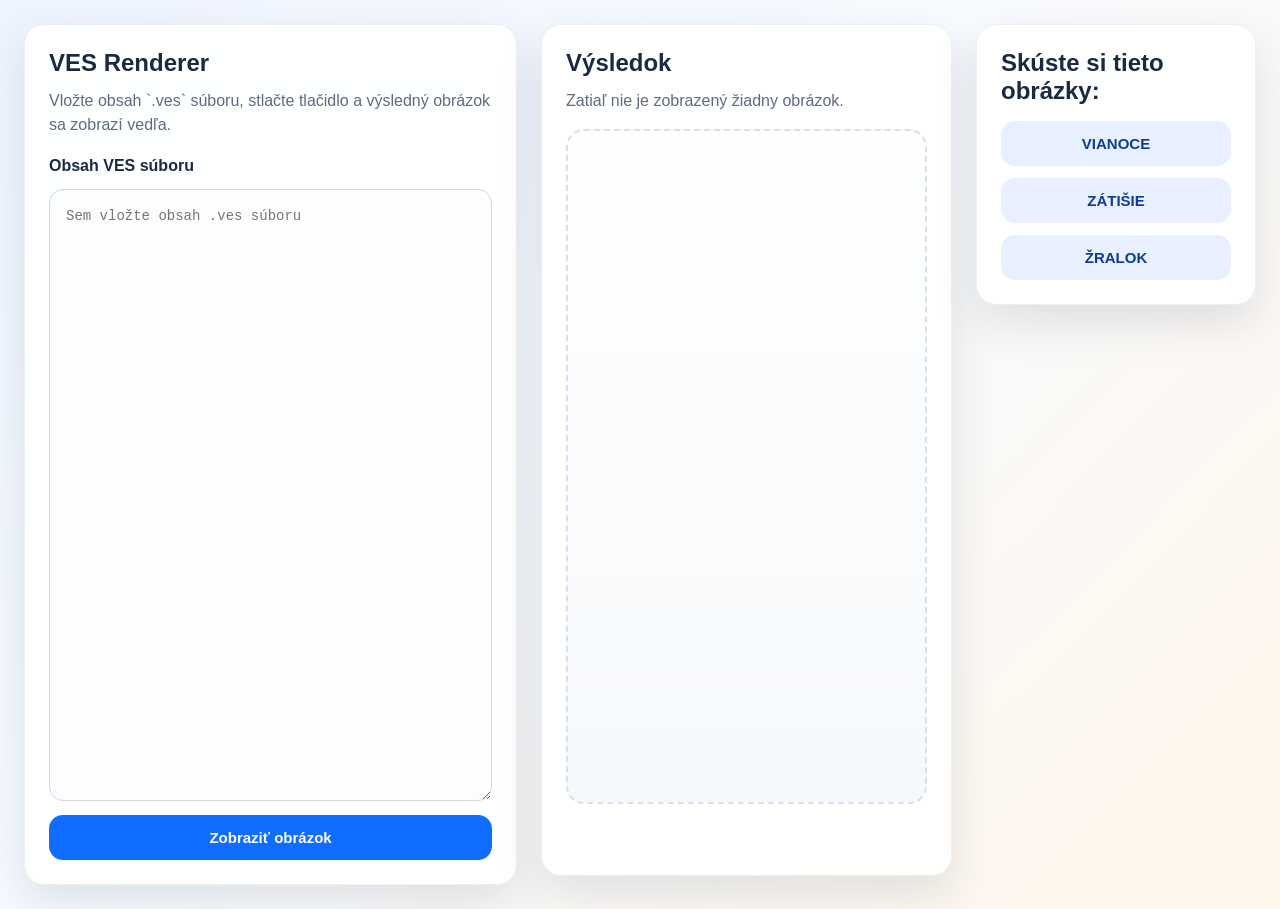
==== aplikacia/public/index.html @ a581efc0 "Pridane vzorky a GUI pre VES renderer" ====
<!DOCTYPE html>
<html lang="sk">
<head>
  <meta charset="UTF-8">
  <meta name="viewport" content="width=device-width, initial-scale=1.0">
  <title>VES Renderer</title>
  <link rel="stylesheet" href="style.css">
</head>
<body>
  <main class="layout">
    <section class="editor-panel">
      <div class="panel-card">
        <h1>VES Renderer</h1>
        <p class="intro">Vložte obsah `.ves` súboru, stlačte tlačidlo a výsledný obrázok sa zobrazí vedľa.</p>

        <form id="renderForm" method="POST" action="/render">
          <label for="vesInput">Obsah VES súboru</label>
          <textarea name="ves" id="vesInput" placeholder="Sem vložte obsah .ves súboru"></textarea>
          <button type="submit">Zobraziť obrázok</button>
        </form>
      </div>
    </section>

    <section class="preview-panel">
      <div class="panel-card preview-card">
        <div class="preview-header">
          <h2>Výsledok</h2>
          <p id="statusMessage">Zatiaľ nie je zobrazený žiadny obrázok.</p>
        </div>
        <div class="image-frame">
          <img id="output" alt="Vyrenderovaný VES obrázok">
        </div>
      </div>
    </section>

    <aside class="samples-panel">
      <div class="panel-card">
        <h2>Skúste si tieto obrázky:</h2>
        <button type="button" class="sample" data-sample="vianoce">VIANOCE</button>
        <button type="button" class="sample" data-sample="zatisie">ZÁTIŠIE</button>
        <button type="button" class="sample" data-sample="zralok">ŽRALOK</button>
      </div>
    </aside>
  </main>

  <script src="script.js"></script>
</body>
</html>
---- aplikacia/public/style.css ----
* {
  box-sizing: border-box;
  margin: 0;
  padding: 0;
}

body {
  min-height: 100vh;
  font-family: "Segoe UI", Tahoma, Geneva, Verdana, sans-serif;
  background: linear-gradient(135deg, #eef4ff 0%, #f8fbff 45%, #fff6ea 100%);
  color: #1b2a41;
}

.layout {
  display: grid;
  grid-template-columns: minmax(320px, 1.2fr) minmax(320px, 1fr) 280px;
  gap: 24px;
  padding: 24px;
  align-items: start;
}

.panel-card {
  background: rgba(255, 255, 255, 0.92);
  border: 1px solid rgba(27, 42, 65, 0.08);
  border-radius: 20px;
  box-shadow: 0 18px 45px rgba(27, 42, 65, 0.12);
  padding: 24px;
}

.editor-panel h1,
.preview-panel h2,
.samples-panel h2 {
  margin-bottom: 12px;
}

.intro,
#statusMessage {
  color: #5c6b80;
  line-height: 1.5;
}

form {
  display: flex;
  flex-direction: column;
  gap: 14px;
  margin-top: 20px;
}

label {
  font-weight: 600;
}

textarea {
  width: 100%;
  min-height: 68vh;
  resize: vertical;
  border: 1px solid #cfd8e3;
  border-radius: 14px;
  padding: 16px;
  font-family: Consolas, "Courier New", monospace;
  font-size: 14px;
  line-height: 1.5;
  background: #fbfdff;
}

button {
  border: none;
  border-radius: 14px;
  padding: 14px 18px;
  font-size: 15px;
  font-weight: 700;
  cursor: pointer;
  transition: transform 0.18s ease, box-shadow 0.18s ease, background-color 0.18s ease;
}

form button {
  background: #0f6dff;
  color: #ffffff;
}

form button:hover,
.sample:hover {
  transform: translateY(-1px);
  box-shadow: 0 10px 22px rgba(15, 109, 255, 0.18);
}

.preview-card {
  min-height: calc(100vh - 48px);
}

.preview-header {
  margin-bottom: 16px;
}

.image-frame {
  min-height: 75vh;
  display: flex;
  align-items: center;
  justify-content: center;
  border: 2px dashed #d7e0eb;
  border-radius: 18px;
  background: linear-gradient(180deg, #ffffff 0%, #f6f9fc 100%);
  overflow: hidden;
  padding: 12px;
}

img {
  display: none;
  max-width: 100%;
  max-height: 100%;
  object-fit: contain;
  border-radius: 10px;
}

.samples-panel .panel-card {
  position: sticky;
  top: 24px;
}

.samples-panel h2 {
  margin-bottom: 16px;
}

.sample {
  width: 100%;
  margin-bottom: 12px;
  background: #e8f0ff;
  color: #0c3d91;
}

.sample:last-child {
  margin-bottom: 0;
}

@media (max-width: 1100px) {
  .layout {
    grid-template-columns: 1fr;
  }

  .preview-card {
    min-height: auto;
  }

  .samples-panel .panel-card {
    position: static;
  }

  textarea,
  .image-frame {
    min-height: 420px;
  }
}
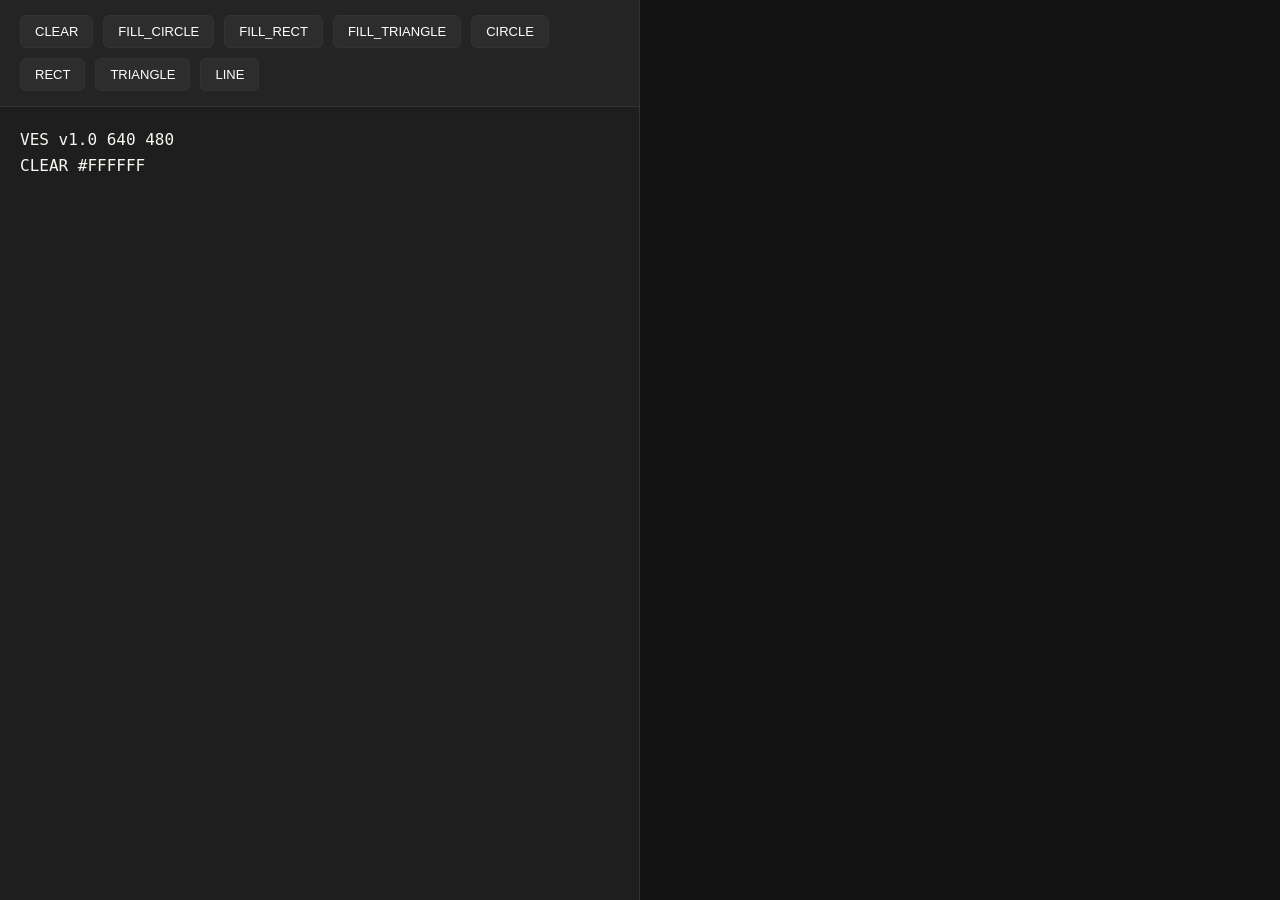
==== commit b9e6e07d: "oprava HTML a JS pre legendu" ====
--- a/aplikacia/public/index.html
+++ b/aplikacia/public/index.html
@@ -1,48 +1,36 @@
 <!DOCTYPE html>
-<html lang="sk">
+<html>
+
 <head>
-  <meta charset="UTF-8">
-  <meta name="viewport" content="width=device-width, initial-scale=1.0">
-  <title>VES Renderer</title>
-  <link rel="stylesheet" href="style.css">
+	<title>Vector Script GUI</title>
+	<link rel="stylesheet" type="text/css" href="style.css">
 </head>
+
 <body>
-  <main class="layout">
-    <section class="editor-panel">
-      <div class="panel-card">
-        <h1>VES Renderer</h1>
-        <p class="intro">Vložte obsah `.ves` súboru, stlačte tlačidlo a výsledný obrázok sa zobrazí vedľa.</p>
+	<section>
+		<form method="POST" action="/render">
+			<button>Zobraziť</button>
+			<div class="toolbar">
+				<button type="button" onclick="pridajText('CLEAR #FFFFFF\n')">CLEAR</button>
+				<button type="button" onclick="pridajText('FILL_CIRCLE 150 150 50 #00FF00\n')">FILL_CIRCLE</button>
+				<button type="button" onclick="pridajText('FILL_RECT 50 50 200 100 #FF0000\n')">FILL_RECT</button>
+				<button type="button"
+					onclick="pridajText('FILL_TRIANGLE 100 100 200 100 150 200 #0000FF\n')">FILL_TRIANGLE</button>
+				<button type="button" onclick="pridajText('CIRCLE 300 150 50 3 #00FF00\n')">CIRCLE</button>
+				<button type="button" onclick="pridajText('RECT 300 50 200 100 5 #FF0000\n')">RECT</button>
+				<button type="button"
+					onclick="pridajText('TRIANGLE 300 250 400 250 350 350 3 #0000FF\n')">TRIANGLE</button>
+				<button type="button" onclick="pridajText('LINE 50 300 250 300 4 #000000\n')">LINE</button>
+			</div>
+			<textarea name="ves" id="mojEditor" placeholder="Tu sa objaví kód...">VES v1.0 640 480
+CLEAR #FFFFFF
+</textarea>
+		</form>
+	</section>
+	<section>
+		<img id="output" />
+	</section>
+	<script type="text/javascript" src="script.js"></script>
+</body>
 
-        <form id="renderForm" method="POST" action="/render">
-          <label for="vesInput">Obsah VES súboru</label>
-          <textarea name="ves" id="vesInput" placeholder="Sem vložte obsah .ves súboru"></textarea>
-          <button type="submit">Zobraziť obrázok</button>
-        </form>
-      </div>
-    </section>
-
-    <section class="preview-panel">
-      <div class="panel-card preview-card">
-        <div class="preview-header">
-          <h2>Výsledok</h2>
-          <p id="statusMessage">Zatiaľ nie je zobrazený žiadny obrázok.</p>
-        </div>
-        <div class="image-frame">
-          <img id="output" alt="Vyrenderovaný VES obrázok">
-        </div>
-      </div>
-    </section>
-
-    <aside class="samples-panel">
-      <div class="panel-card">
-        <h2>Skúste si tieto obrázky:</h2>
-        <button type="button" class="sample" data-sample="vianoce">VIANOCE</button>
-        <button type="button" class="sample" data-sample="zatisie">ZÁTIŠIE</button>
-        <button type="button" class="sample" data-sample="zralok">ŽRALOK</button>
-      </div>
-    </aside>
-  </main>
-
-  <script src="script.js"></script>
-</body>
-</html>
+</html>
--- a/aplikacia/public/style.css
+++ b/aplikacia/public/style.css
@@ -1,152 +1,130 @@
+:root {
+	--bg-primary: #121212;
+	--bg-secondary: #1e1e1e;
+	--bg-tertiary: #2d2d2d;
+	--text-primary: #ffffff;
+	--accent: #6366f1;
+	--accent-hover: #4f46e5;
+	--border: #333333;
+}
+
 * {
-  box-sizing: border-box;
-  margin: 0;
-  padding: 0;
+	box-sizing: border-box;
+	margin: 0;
+	padding: 0;
 }
 
 body {
-  min-height: 100vh;
-  font-family: "Segoe UI", Tahoma, Geneva, Verdana, sans-serif;
-  background: linear-gradient(135deg, #eef4ff 0%, #f8fbff 45%, #fff6ea 100%);
-  color: #1b2a41;
+	font-family: 'Segoe UI', Tahoma, Geneva, Verdana, sans-serif;
+	background-color: var(--bg-primary);
+	color: var(--text-primary);
+	display: flex;
+	flex-direction: row;
+	height: 100vh;
+	overflow: hidden;
 }
 
-.layout {
-  display: grid;
-  grid-template-columns: minmax(320px, 1.2fr) minmax(320px, 1fr) 280px;
-  gap: 24px;
-  padding: 24px;
-  align-items: start;
+/* Prvá sekcia = Editor */
+body>section:first-child {
+	flex: 1;
+	max-width: 50%;
+	display: flex;
+	flex-direction: column;
+	border-right: 1px solid var(--border);
+	background-color: var(--bg-secondary);
 }
 
-.panel-card {
-  background: rgba(255, 255, 255, 0.92);
-  border: 1px solid rgba(27, 42, 65, 0.08);
-  border-radius: 20px;
-  box-shadow: 0 18px 45px rgba(27, 42, 65, 0.12);
-  padding: 24px;
-}
-
-.editor-panel h1,
-.preview-panel h2,
-.samples-panel h2 {
-  margin-bottom: 12px;
-}
-
-.intro,
-#statusMessage {
-  color: #5c6b80;
-  line-height: 1.5;
+/* Druhá sekcia = Výstup */
+body>section:last-child {
+	flex: 1;
+	background: radial-gradient(circle at center, #1a1a24 0%, #121212 100%);
+	display: flex;
+	align-items: center;
+	justify-content: center;
+	padding: 30px;
 }
 
 form {
-  display: flex;
-  flex-direction: column;
-  gap: 14px;
-  margin-top: 20px;
+	display: flex;
+	flex-direction: column;
+	height: 100%;
 }
 
-label {
-  font-weight: 600;
+/* Skrytie starých tlačidiel pre zobrazenie (ako si chcel, nechcem aby tam boli) */
+form>button:first-of-type,
+.bottom-bar {
+	display: none !important;
 }
 
-textarea {
-  width: 100%;
-  min-height: 68vh;
-  resize: vertical;
-  border: 1px solid #cfd8e3;
-  border-radius: 14px;
-  padding: 16px;
-  font-family: Consolas, "Courier New", monospace;
-  font-size: 14px;
-  line-height: 1.5;
-  background: #fbfdff;
+/* Toolbar */
+.toolbar {
+	padding: 15px 20px;
+	display: flex;
+	gap: 10px;
+	flex-wrap: wrap;
+	background: rgba(45, 45, 45, 0.4);
+	border-bottom: 1px solid var(--border);
 }
 
-button {
-  border: none;
-  border-radius: 14px;
-  padding: 14px 18px;
-  font-size: 15px;
-  font-weight: 700;
-  cursor: pointer;
-  transition: transform 0.18s ease, box-shadow 0.18s ease, background-color 0.18s ease;
+.toolbar button {
+	background-color: var(--bg-tertiary);
+	color: var(--text-primary);
+	border: 1px solid var(--border);
+	padding: 8px 14px;
+	border-radius: 6px;
+	font-size: 13px;
+	font-weight: 500;
+	cursor: pointer;
+	transition: all 0.2s ease;
 }
 
-form button {
-  background: #0f6dff;
-  color: #ffffff;
+.toolbar button:hover {
+	background-color: var(--accent);
+	border-color: var(--accent-hover);
+	transform: translateY(-2px);
+	box-shadow: 0 4px 12px rgba(99, 102, 241, 0.3);
 }
 
-form button:hover,
-.sample:hover {
-  transform: translateY(-1px);
-  box-shadow: 0 10px 22px rgba(15, 109, 255, 0.18);
+/* Textarea editor */
+textarea#mojEditor {
+	flex: 1;
+	background-color: transparent;
+	color: #f8f8f2;
+	border: none;
+	padding: 20px;
+	font-family: 'Consolas', 'Monaco', monospace;
+	font-size: 16px;
+	line-height: 1.6;
+	resize: none;
+	outline: none;
 }
 
-.preview-card {
-  min-height: calc(100vh - 48px);
+/* Obrázok */
+img#output {
+	max-width: 100%;
+	max-height: 100%;
+	object-fit: contain;
+	border-radius: 12px;
+	box-shadow: 0 10px 40px rgba(0, 0, 0, 0.6);
+	background-color: white;
+	/* Keďže farby útvarov rátajú s bielym pozadím */
 }
 
-.preview-header {
-  margin-bottom: 16px;
+/* Vlastný posuvník */
+::-webkit-scrollbar {
+	width: 10px;
+	height: 10px;
 }
 
-.image-frame {
-  min-height: 75vh;
-  display: flex;
-  align-items: center;
-  justify-content: center;
-  border: 2px dashed #d7e0eb;
-  border-radius: 18px;
-  background: linear-gradient(180deg, #ffffff 0%, #f6f9fc 100%);
-  overflow: hidden;
-  padding: 12px;
+::-webkit-scrollbar-track {
+	background: var(--bg-primary);
 }
 
-img {
-  display: none;
-  max-width: 100%;
-  max-height: 100%;
-  object-fit: contain;
-  border-radius: 10px;
+::-webkit-scrollbar-thumb {
+	background: #444;
+	border-radius: 5px;
 }
 
-.samples-panel .panel-card {
-  position: sticky;
-  top: 24px;
-}
-
-.samples-panel h2 {
-  margin-bottom: 16px;
-}
-
-.sample {
-  width: 100%;
-  margin-bottom: 12px;
-  background: #e8f0ff;
-  color: #0c3d91;
-}
-
-.sample:last-child {
-  margin-bottom: 0;
-}
-
-@media (max-width: 1100px) {
-  .layout {
-    grid-template-columns: 1fr;
-  }
-
-  .preview-card {
-    min-height: auto;
-  }
-
-  .samples-panel .panel-card {
-    position: static;
-  }
-
-  textarea,
-  .image-frame {
-    min-height: 420px;
-  }
-}
+::-webkit-scrollbar-thumb:hover {
+	background: #555;
+}
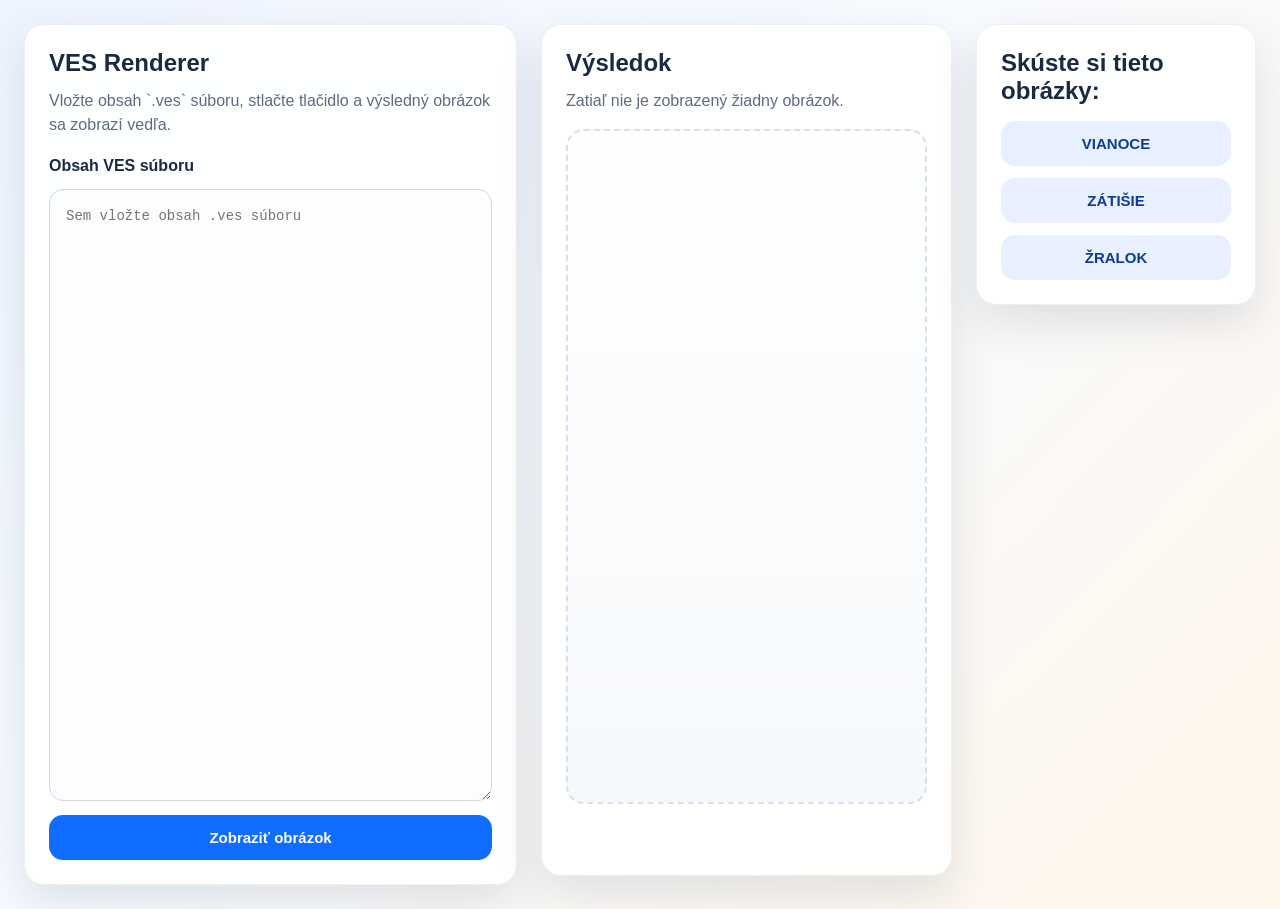
==== commit d9a7abec: "Merge pull request #2 from lenlu601/rebeka_vzorky Rebeka vzorky" ====
--- a/aplikacia/public/index.html
+++ b/aplikacia/public/index.html
@@ -1,36 +1,48 @@
 <!DOCTYPE html>
-<html>
+<html lang="sk">
+<head>
+  <meta charset="UTF-8">
+  <meta name="viewport" content="width=device-width, initial-scale=1.0">
+  <title>VES Renderer</title>
+  <link rel="stylesheet" href="style.css">
+</head>
+<body>
+  <main class="layout">
+    <section class="editor-panel">
+      <div class="panel-card">
+        <h1>VES Renderer</h1>
+        <p class="intro">Vložte obsah `.ves` súboru, stlačte tlačidlo a výsledný obrázok sa zobrazí vedľa.</p>
 
-<head>
-	<title>Vector Script GUI</title>
-	<link rel="stylesheet" type="text/css" href="style.css">
-</head>
+        <form id="renderForm" method="POST" action="/render">
+          <label for="vesInput">Obsah VES súboru</label>
+          <textarea name="ves" id="vesInput" placeholder="Sem vložte obsah .ves súboru"></textarea>
+          <button type="submit">Zobraziť obrázok</button>
+        </form>
+      </div>
+    </section>
 
-<body>
-	<section>
-		<form method="POST" action="/render">
-			<button>Zobraziť</button>
-			<div class="toolbar">
-				<button type="button" onclick="pridajText('CLEAR #FFFFFF\n')">CLEAR</button>
-				<button type="button" onclick="pridajText('FILL_CIRCLE 150 150 50 #00FF00\n')">FILL_CIRCLE</button>
-				<button type="button" onclick="pridajText('FILL_RECT 50 50 200 100 #FF0000\n')">FILL_RECT</button>
-				<button type="button"
-					onclick="pridajText('FILL_TRIANGLE 100 100 200 100 150 200 #0000FF\n')">FILL_TRIANGLE</button>
-				<button type="button" onclick="pridajText('CIRCLE 300 150 50 3 #00FF00\n')">CIRCLE</button>
-				<button type="button" onclick="pridajText('RECT 300 50 200 100 5 #FF0000\n')">RECT</button>
-				<button type="button"
-					onclick="pridajText('TRIANGLE 300 250 400 250 350 350 3 #0000FF\n')">TRIANGLE</button>
-				<button type="button" onclick="pridajText('LINE 50 300 250 300 4 #000000\n')">LINE</button>
-			</div>
-			<textarea name="ves" id="mojEditor" placeholder="Tu sa objaví kód...">VES v1.0 640 480
-CLEAR #FFFFFF
-</textarea>
-		</form>
-	</section>
-	<section>
-		<img id="output" />
-	</section>
-	<script type="text/javascript" src="script.js"></script>
+    <section class="preview-panel">
+      <div class="panel-card preview-card">
+        <div class="preview-header">
+          <h2>Výsledok</h2>
+          <p id="statusMessage">Zatiaľ nie je zobrazený žiadny obrázok.</p>
+        </div>
+        <div class="image-frame">
+          <img id="output" alt="Vyrenderovaný VES obrázok">
+        </div>
+      </div>
+    </section>
+
+    <aside class="samples-panel">
+      <div class="panel-card">
+        <h2>Skúste si tieto obrázky:</h2>
+        <button type="button" class="sample" data-sample="vianoce">VIANOCE</button>
+        <button type="button" class="sample" data-sample="zatisie">ZÁTIŠIE</button>
+        <button type="button" class="sample" data-sample="zralok">ŽRALOK</button>
+      </div>
+    </aside>
+  </main>
+
+  <script src="script.js"></script>
 </body>
-
-</html>+</html>
--- a/aplikacia/public/style.css
+++ b/aplikacia/public/style.css
@@ -1,130 +1,152 @@
-:root {
-	--bg-primary: #121212;
-	--bg-secondary: #1e1e1e;
-	--bg-tertiary: #2d2d2d;
-	--text-primary: #ffffff;
-	--accent: #6366f1;
-	--accent-hover: #4f46e5;
-	--border: #333333;
-}
-
 * {
-	box-sizing: border-box;
-	margin: 0;
-	padding: 0;
+  box-sizing: border-box;
+  margin: 0;
+  padding: 0;
 }
 
 body {
-	font-family: 'Segoe UI', Tahoma, Geneva, Verdana, sans-serif;
-	background-color: var(--bg-primary);
-	color: var(--text-primary);
-	display: flex;
-	flex-direction: row;
-	height: 100vh;
-	overflow: hidden;
+  min-height: 100vh;
+  font-family: "Segoe UI", Tahoma, Geneva, Verdana, sans-serif;
+  background: linear-gradient(135deg, #eef4ff 0%, #f8fbff 45%, #fff6ea 100%);
+  color: #1b2a41;
 }
 
-/* Prvá sekcia = Editor */
-body>section:first-child {
-	flex: 1;
-	max-width: 50%;
-	display: flex;
-	flex-direction: column;
-	border-right: 1px solid var(--border);
-	background-color: var(--bg-secondary);
+.layout {
+  display: grid;
+  grid-template-columns: minmax(320px, 1.2fr) minmax(320px, 1fr) 280px;
+  gap: 24px;
+  padding: 24px;
+  align-items: start;
 }
 
-/* Druhá sekcia = Výstup */
-body>section:last-child {
-	flex: 1;
-	background: radial-gradient(circle at center, #1a1a24 0%, #121212 100%);
-	display: flex;
-	align-items: center;
-	justify-content: center;
-	padding: 30px;
+.panel-card {
+  background: rgba(255, 255, 255, 0.92);
+  border: 1px solid rgba(27, 42, 65, 0.08);
+  border-radius: 20px;
+  box-shadow: 0 18px 45px rgba(27, 42, 65, 0.12);
+  padding: 24px;
+}
+
+.editor-panel h1,
+.preview-panel h2,
+.samples-panel h2 {
+  margin-bottom: 12px;
+}
+
+.intro,
+#statusMessage {
+  color: #5c6b80;
+  line-height: 1.5;
 }
 
 form {
-	display: flex;
-	flex-direction: column;
-	height: 100%;
+  display: flex;
+  flex-direction: column;
+  gap: 14px;
+  margin-top: 20px;
 }
 
-/* Skrytie starých tlačidiel pre zobrazenie (ako si chcel, nechcem aby tam boli) */
-form>button:first-of-type,
-.bottom-bar {
-	display: none !important;
+label {
+  font-weight: 600;
 }
 
-/* Toolbar */
-.toolbar {
-	padding: 15px 20px;
-	display: flex;
-	gap: 10px;
-	flex-wrap: wrap;
-	background: rgba(45, 45, 45, 0.4);
-	border-bottom: 1px solid var(--border);
+textarea {
+  width: 100%;
+  min-height: 68vh;
+  resize: vertical;
+  border: 1px solid #cfd8e3;
+  border-radius: 14px;
+  padding: 16px;
+  font-family: Consolas, "Courier New", monospace;
+  font-size: 14px;
+  line-height: 1.5;
+  background: #fbfdff;
 }
 
-.toolbar button {
-	background-color: var(--bg-tertiary);
-	color: var(--text-primary);
-	border: 1px solid var(--border);
-	padding: 8px 14px;
-	border-radius: 6px;
-	font-size: 13px;
-	font-weight: 500;
-	cursor: pointer;
-	transition: all 0.2s ease;
+button {
+  border: none;
+  border-radius: 14px;
+  padding: 14px 18px;
+  font-size: 15px;
+  font-weight: 700;
+  cursor: pointer;
+  transition: transform 0.18s ease, box-shadow 0.18s ease, background-color 0.18s ease;
 }
 
-.toolbar button:hover {
-	background-color: var(--accent);
-	border-color: var(--accent-hover);
-	transform: translateY(-2px);
-	box-shadow: 0 4px 12px rgba(99, 102, 241, 0.3);
+form button {
+  background: #0f6dff;
+  color: #ffffff;
 }
 
-/* Textarea editor */
-textarea#mojEditor {
-	flex: 1;
-	background-color: transparent;
-	color: #f8f8f2;
-	border: none;
-	padding: 20px;
-	font-family: 'Consolas', 'Monaco', monospace;
-	font-size: 16px;
-	line-height: 1.6;
-	resize: none;
-	outline: none;
+form button:hover,
+.sample:hover {
+  transform: translateY(-1px);
+  box-shadow: 0 10px 22px rgba(15, 109, 255, 0.18);
 }
 
-/* Obrázok */
-img#output {
-	max-width: 100%;
-	max-height: 100%;
-	object-fit: contain;
-	border-radius: 12px;
-	box-shadow: 0 10px 40px rgba(0, 0, 0, 0.6);
-	background-color: white;
-	/* Keďže farby útvarov rátajú s bielym pozadím */
+.preview-card {
+  min-height: calc(100vh - 48px);
 }
 
-/* Vlastný posuvník */
-::-webkit-scrollbar {
-	width: 10px;
-	height: 10px;
+.preview-header {
+  margin-bottom: 16px;
 }
 
-::-webkit-scrollbar-track {
-	background: var(--bg-primary);
+.image-frame {
+  min-height: 75vh;
+  display: flex;
+  align-items: center;
+  justify-content: center;
+  border: 2px dashed #d7e0eb;
+  border-radius: 18px;
+  background: linear-gradient(180deg, #ffffff 0%, #f6f9fc 100%);
+  overflow: hidden;
+  padding: 12px;
 }
 
-::-webkit-scrollbar-thumb {
-	background: #444;
-	border-radius: 5px;
+img {
+  display: none;
+  max-width: 100%;
+  max-height: 100%;
+  object-fit: contain;
+  border-radius: 10px;
 }
 
-::-webkit-scrollbar-thumb:hover {
-	background: #555;
-}+.samples-panel .panel-card {
+  position: sticky;
+  top: 24px;
+}
+
+.samples-panel h2 {
+  margin-bottom: 16px;
+}
+
+.sample {
+  width: 100%;
+  margin-bottom: 12px;
+  background: #e8f0ff;
+  color: #0c3d91;
+}
+
+.sample:last-child {
+  margin-bottom: 0;
+}
+
+@media (max-width: 1100px) {
+  .layout {
+    grid-template-columns: 1fr;
+  }
+
+  .preview-card {
+    min-height: auto;
+  }
+
+  .samples-panel .panel-card {
+    position: static;
+  }
+
+  textarea,
+  .image-frame {
+    min-height: 420px;
+  }
+}
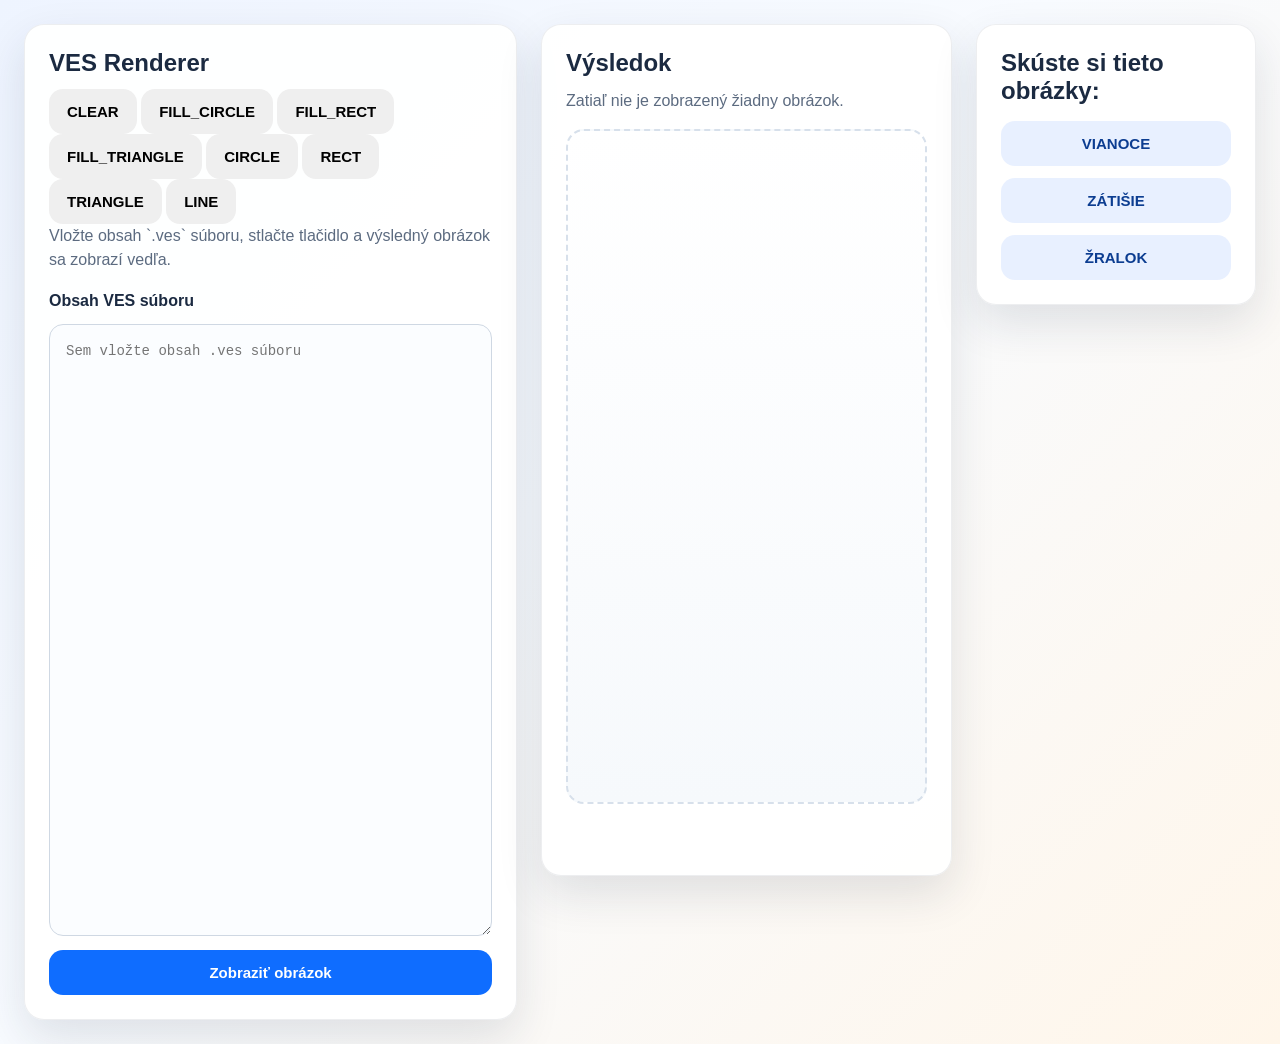
==== commit 25067112: "Merge branch 'pridanie-legendy' into skúška" ====
--- a/aplikacia/public/index.html
+++ b/aplikacia/public/index.html
@@ -6,11 +6,24 @@
   <title>VES Renderer</title>
   <link rel="stylesheet" href="style.css">
 </head>
+
 <body>
   <main class="layout">
     <section class="editor-panel">
       <div class="panel-card">
         <h1>VES Renderer</h1>
+        <div class="toolbar">
+				  <button type="button" onclick="pridajText('CLEAR #FFFFFF\n')">CLEAR</button>
+				  <button type="button" onclick="pridajText('FILL_CIRCLE 150 150 50 #00FF00\n')">FILL_CIRCLE</button>
+				  <button type="button" onclick="pridajText('FILL_RECT 50 50 200 100 #FF0000\n')">FILL_RECT</button>
+				  <button type="button"
+					onclick="pridajText('FILL_TRIANGLE 100 100 200 100 150 200 #0000FF\n')">FILL_TRIANGLE</button>
+				  <button type="button" onclick="pridajText('CIRCLE 300 150 50 3 #00FF00\n')">CIRCLE</button>
+				  <button type="button" onclick="pridajText('RECT 300 50 200 100 5 #FF0000\n')">RECT</button>
+				  <button type="button"
+					onclick="pridajText('TRIANGLE 300 250 400 250 350 350 3 #0000FF\n')">TRIANGLE</button>
+				  <button type="button" onclick="pridajText('LINE 50 300 250 300 4 #000000\n')">LINE</button>
+			</div>
         <p class="intro">Vložte obsah `.ves` súboru, stlačte tlačidlo a výsledný obrázok sa zobrazí vedľa.</p>
 
         <form id="renderForm" method="POST" action="/render">
--- a/aplikacia/public/style.css
+++ b/aplikacia/public/style.css
@@ -1,3 +1,13 @@
+:root {
+	--bg-primary: #121212;
+	--bg-secondary: #1e1e1e;
+	--bg-tertiary: #2d2d2d;
+	--text-primary: #ffffff;
+	--accent: #6366f1;
+	--accent-hover: #4f46e5;
+	--border: #333333;
+}
+
 * {
   box-sizing: border-box;
   margin: 0;
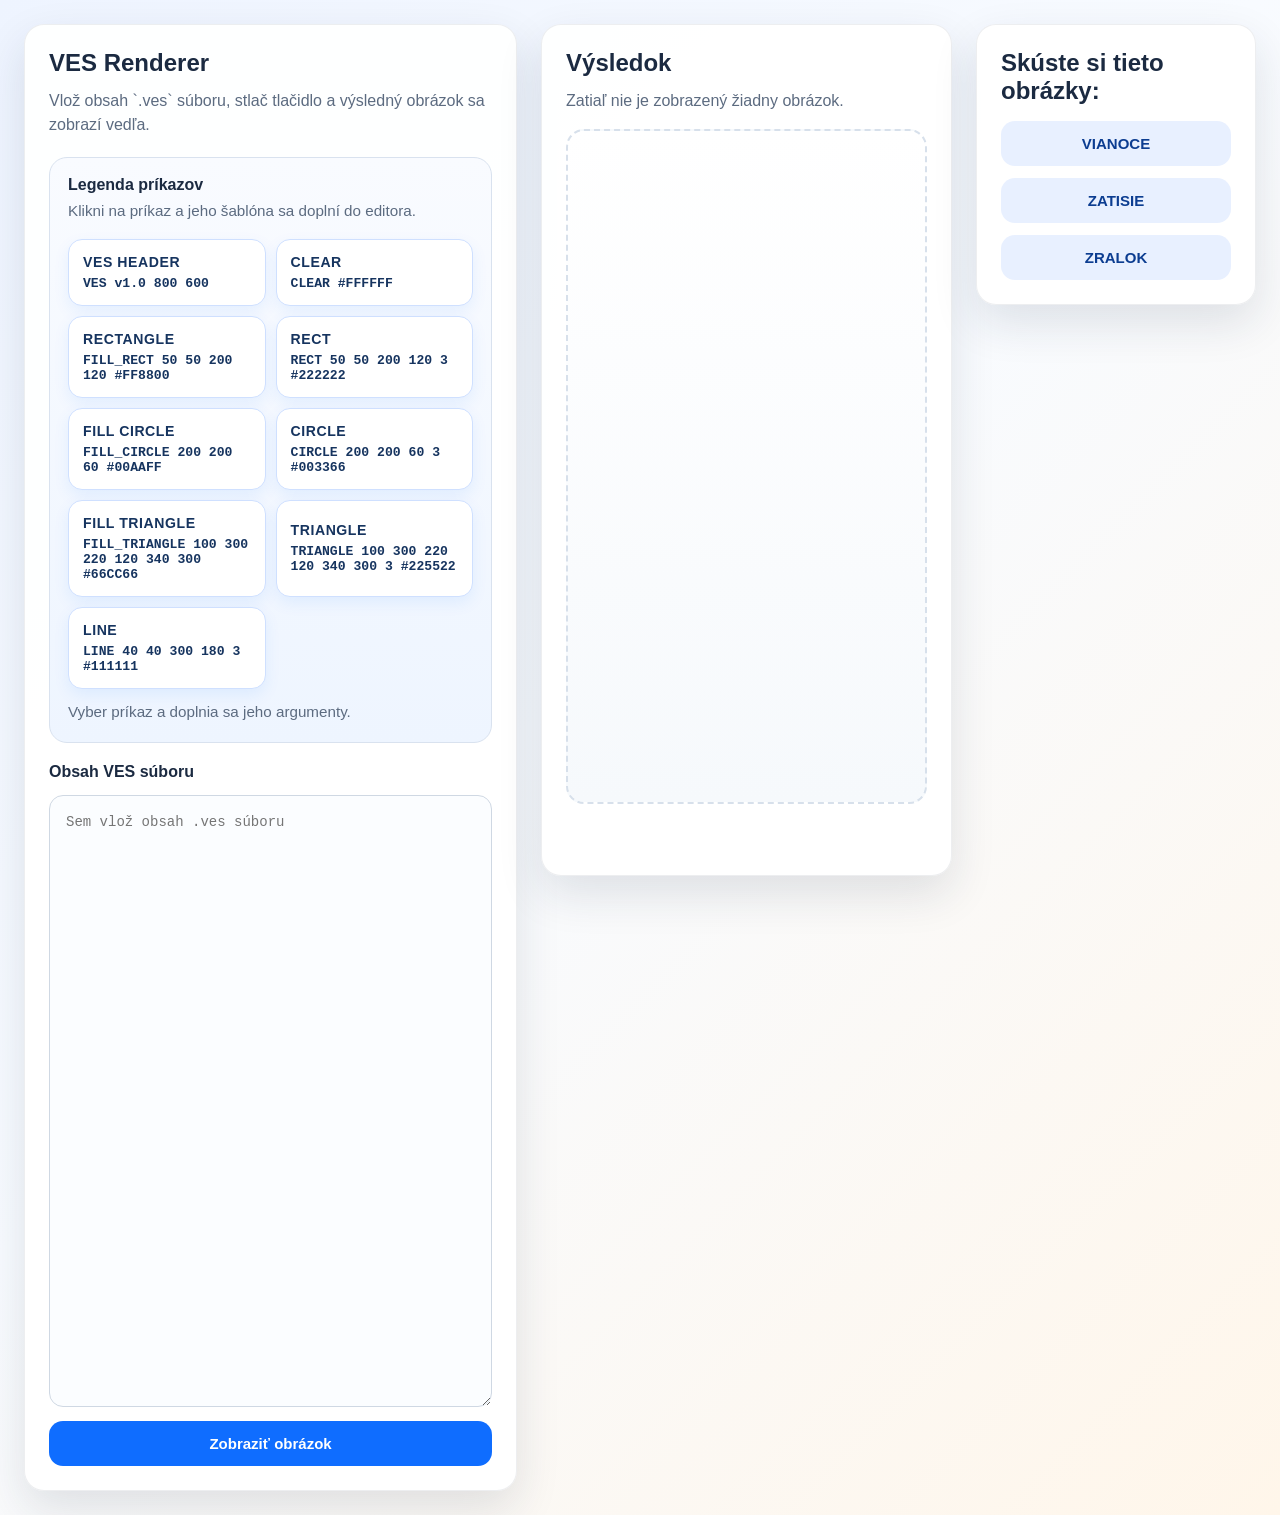
==== commit b6e15cca: "Pridaj legendu prikazov a oprav lokalne spustenie" ====
--- a/aplikacia/public/index.html
+++ b/aplikacia/public/index.html
@@ -6,29 +6,62 @@
   <title>VES Renderer</title>
   <link rel="stylesheet" href="style.css">
 </head>
-
 <body>
   <main class="layout">
     <section class="editor-panel">
       <div class="panel-card">
         <h1>VES Renderer</h1>
-        <div class="toolbar">
-				  <button type="button" onclick="pridajText('CLEAR #FFFFFF\n')">CLEAR</button>
-				  <button type="button" onclick="pridajText('FILL_CIRCLE 150 150 50 #00FF00\n')">FILL_CIRCLE</button>
-				  <button type="button" onclick="pridajText('FILL_RECT 50 50 200 100 #FF0000\n')">FILL_RECT</button>
-				  <button type="button"
-					onclick="pridajText('FILL_TRIANGLE 100 100 200 100 150 200 #0000FF\n')">FILL_TRIANGLE</button>
-				  <button type="button" onclick="pridajText('CIRCLE 300 150 50 3 #00FF00\n')">CIRCLE</button>
-				  <button type="button" onclick="pridajText('RECT 300 50 200 100 5 #FF0000\n')">RECT</button>
-				  <button type="button"
-					onclick="pridajText('TRIANGLE 300 250 400 250 350 350 3 #0000FF\n')">TRIANGLE</button>
-				  <button type="button" onclick="pridajText('LINE 50 300 250 300 4 #000000\n')">LINE</button>
-			</div>
-        <p class="intro">Vložte obsah `.ves` súboru, stlačte tlačidlo a výsledný obrázok sa zobrazí vedľa.</p>
+        <p class="intro">Vlož obsah `.ves` súboru, stlač tlačidlo a výsledný obrázok sa zobrazí vedľa.</p>
+
+        <section class="command-legend" aria-labelledby="legendTitle">
+          <div class="legend-header">
+            <h2 id="legendTitle">Legenda príkazov</h2>
+            <p>Klikni na príkaz a jeho šablóna sa doplní do editora.</p>
+          </div>
+          <div class="legend-grid">
+            <button type="button" class="command-chip" data-command="VES v1.0 800 600" data-description="Hlavička súboru s veľkosťou plátna.">
+              <strong>VES HEADER</strong>
+              <span>VES v1.0 800 600</span>
+            </button>
+            <button type="button" class="command-chip" data-command="CLEAR #FFFFFF" data-description="Vyplní celé plátno jednou farbou.">
+              <strong>CLEAR</strong>
+              <span>CLEAR #FFFFFF</span>
+            </button>
+            <button type="button" class="command-chip" data-command="FILL_RECT 50 50 200 120 #FF8800" data-description="Vyplnený obdĺžnik.">
+              <strong>RECTANGLE</strong>
+              <span>FILL_RECT 50 50 200 120 #FF8800</span>
+            </button>
+            <button type="button" class="command-chip" data-command="RECT 50 50 200 120 3 #222222" data-description="Obrys obdĺžnika.">
+              <strong>RECT</strong>
+              <span>RECT 50 50 200 120 3 #222222</span>
+            </button>
+            <button type="button" class="command-chip" data-command="FILL_CIRCLE 200 200 60 #00AAFF" data-description="Vyplnený kruh.">
+              <strong>FILL CIRCLE</strong>
+              <span>FILL_CIRCLE 200 200 60 #00AAFF</span>
+            </button>
+            <button type="button" class="command-chip" data-command="CIRCLE 200 200 60 3 #003366" data-description="Obrys kruhu.">
+              <strong>CIRCLE</strong>
+              <span>CIRCLE 200 200 60 3 #003366</span>
+            </button>
+            <button type="button" class="command-chip" data-command="FILL_TRIANGLE 100 300 220 120 340 300 #66CC66" data-description="Vyplnený trojuholník.">
+              <strong>FILL TRIANGLE</strong>
+              <span>FILL_TRIANGLE 100 300 220 120 340 300 #66CC66</span>
+            </button>
+            <button type="button" class="command-chip" data-command="TRIANGLE 100 300 220 120 340 300 3 #225522" data-description="Obrys trojuholníka.">
+              <strong>TRIANGLE</strong>
+              <span>TRIANGLE 100 300 220 120 340 300 3 #225522</span>
+            </button>
+            <button type="button" class="command-chip" data-command="LINE 40 40 300 180 3 #111111" data-description="Čiara medzi dvoma bodmi.">
+              <strong>LINE</strong>
+              <span>LINE 40 40 300 180 3 #111111</span>
+            </button>
+          </div>
+          <p id="commandHelp" class="legend-help">Vyber príkaz a doplnia sa jeho argumenty.</p>
+        </section>
 
         <form id="renderForm" method="POST" action="/render">
           <label for="vesInput">Obsah VES súboru</label>
-          <textarea name="ves" id="vesInput" placeholder="Sem vložte obsah .ves súboru"></textarea>
+          <textarea name="ves" id="vesInput" placeholder="Sem vlož obsah .ves súboru"></textarea>
           <button type="submit">Zobraziť obrázok</button>
         </form>
       </div>
@@ -50,8 +83,8 @@
       <div class="panel-card">
         <h2>Skúste si tieto obrázky:</h2>
         <button type="button" class="sample" data-sample="vianoce">VIANOCE</button>
-        <button type="button" class="sample" data-sample="zatisie">ZÁTIŠIE</button>
-        <button type="button" class="sample" data-sample="zralok">ŽRALOK</button>
+        <button type="button" class="sample" data-sample="zatisie">ZATISIE</button>
+        <button type="button" class="sample" data-sample="zralok">ZRALOK</button>
       </div>
     </aside>
   </main>
--- a/aplikacia/public/style.css
+++ b/aplikacia/public/style.css
@@ -1,13 +1,3 @@
-:root {
-	--bg-primary: #121212;
-	--bg-secondary: #1e1e1e;
-	--bg-tertiary: #2d2d2d;
-	--text-primary: #ffffff;
-	--accent: #6366f1;
-	--accent-hover: #4f46e5;
-	--border: #333333;
-}
-
 * {
   box-sizing: border-box;
   margin: 0;
@@ -47,6 +37,60 @@
 #statusMessage {
   color: #5c6b80;
   line-height: 1.5;
+}
+
+.command-legend {
+  margin-top: 20px;
+  padding: 18px;
+  border: 1px solid #d9e2ef;
+  border-radius: 18px;
+  background: linear-gradient(180deg, #f9fbff 0%, #eef5ff 100%);
+}
+
+.legend-header h2 {
+  margin-bottom: 6px;
+  font-size: 1rem;
+}
+
+.legend-header p,
+.legend-help {
+  color: #5c6b80;
+  line-height: 1.5;
+  font-size: 0.95rem;
+}
+
+.legend-grid {
+  display: grid;
+  grid-template-columns: repeat(2, minmax(0, 1fr));
+  gap: 10px;
+  margin: 16px 0 12px;
+}
+
+.command-chip {
+  text-align: left;
+  border: 1px solid #cfe0ff;
+  background: #ffffff;
+  color: #16345f;
+  padding: 14px;
+  border-radius: 14px;
+  box-shadow: 0 6px 16px rgba(15, 109, 255, 0.08);
+}
+
+.command-chip strong,
+.command-chip span {
+  display: block;
+}
+
+.command-chip strong {
+  margin-bottom: 6px;
+  font-size: 0.88rem;
+  letter-spacing: 0.04em;
+}
+
+.command-chip span {
+  font-family: Consolas, "Courier New", monospace;
+  font-size: 0.82rem;
+  word-break: break-word;
 }
 
 form {
@@ -89,7 +133,8 @@
 }
 
 form button:hover,
-.sample:hover {
+.sample:hover,
+.command-chip:hover {
   transform: translateY(-1px);
   box-shadow: 0 10px 22px rgba(15, 109, 255, 0.18);
 }
@@ -159,4 +204,8 @@
   .image-frame {
     min-height: 420px;
   }
-}
+
+  .legend-grid {
+    grid-template-columns: 1fr;
+  }
+}
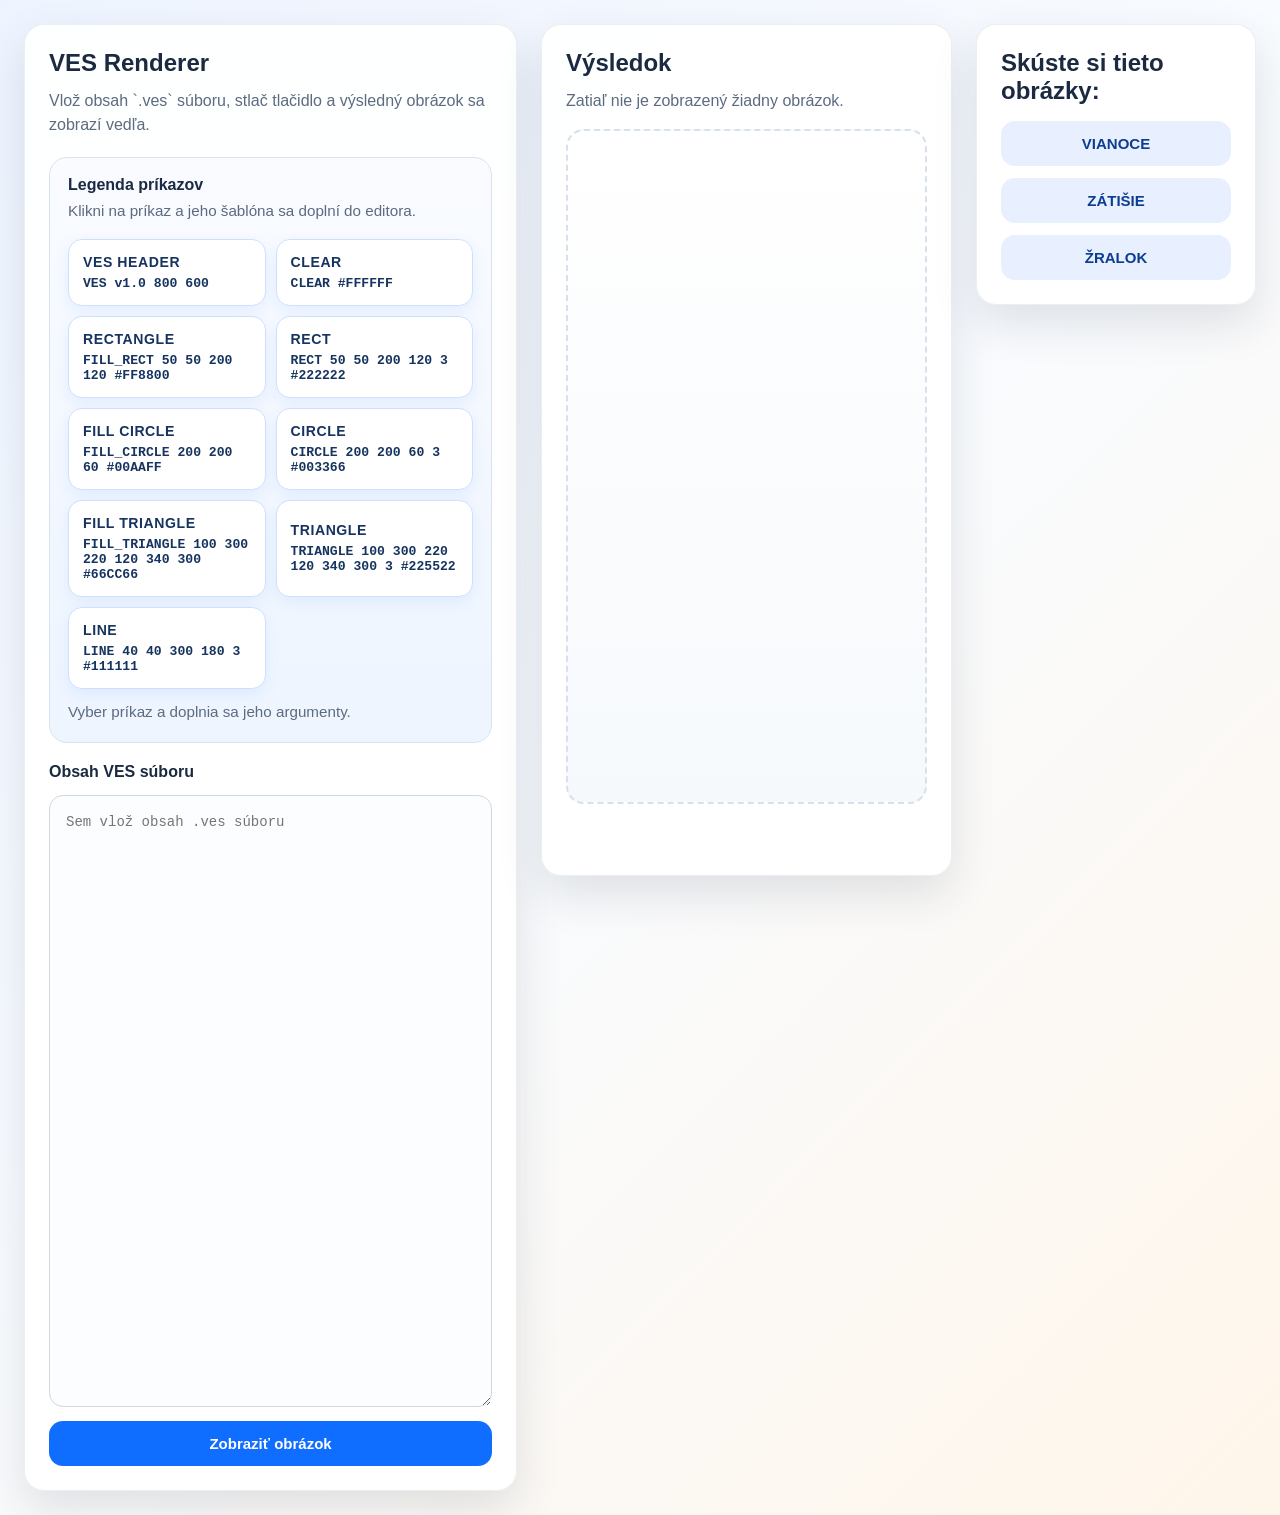
==== commit 097ee353: "Merge origin/oprava and resolve UI conflicts" ====
--- a/aplikacia/public/index.html
+++ b/aplikacia/public/index.html
@@ -83,8 +83,8 @@
       <div class="panel-card">
         <h2>Skúste si tieto obrázky:</h2>
         <button type="button" class="sample" data-sample="vianoce">VIANOCE</button>
-        <button type="button" class="sample" data-sample="zatisie">ZATISIE</button>
-        <button type="button" class="sample" data-sample="zralok">ZRALOK</button>
+        <button type="button" class="sample" data-sample="zatisie">ZÁTIŠIE</button>
+        <button type="button" class="sample" data-sample="zralok">ŽRALOK</button>
       </div>
     </aside>
   </main>
--- a/aplikacia/public/style.css
+++ b/aplikacia/public/style.css
@@ -1,3 +1,13 @@
+:root {
+	--bg-primary: #121212;
+	--bg-secondary: #1e1e1e;
+	--bg-tertiary: #2d2d2d;
+	--text-primary: #ffffff;
+	--accent: #6366f1;
+	--accent-hover: #4f46e5;
+	--border: #333333;
+}
+
 * {
   box-sizing: border-box;
   margin: 0;
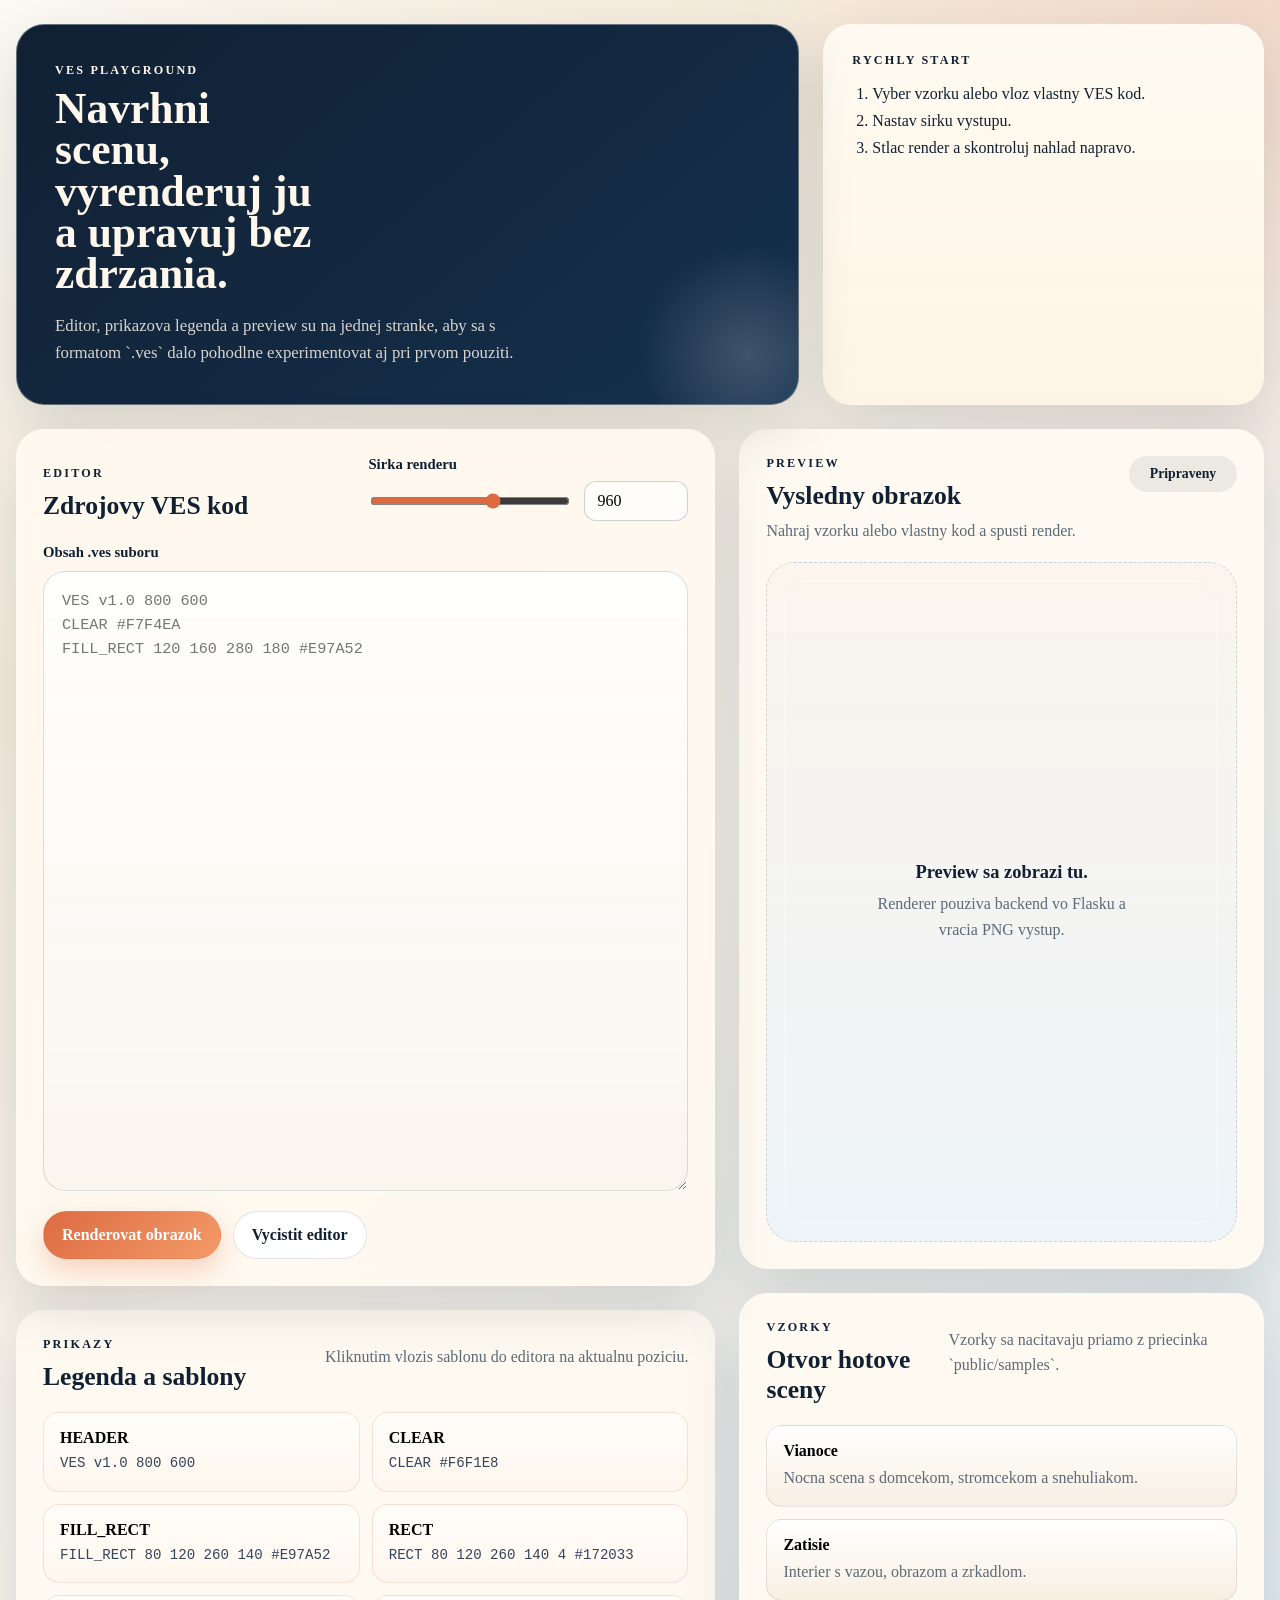
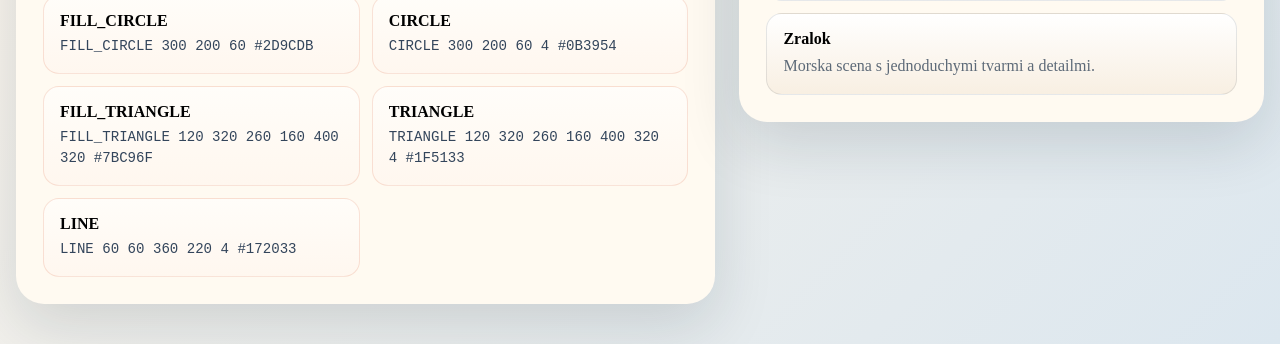
==== commit c0a2b6c0: "Refresh VES editor UI" ====
--- a/aplikacia/public/index.html
+++ b/aplikacia/public/index.html
@@ -3,91 +3,157 @@
 <head>
   <meta charset="UTF-8">
   <meta name="viewport" content="width=device-width, initial-scale=1.0">
-  <title>VES Renderer</title>
+  <title>VES Atelier</title>
   <link rel="stylesheet" href="style.css">
 </head>
 <body>
-  <main class="layout">
-    <section class="editor-panel">
-      <div class="panel-card">
-        <h1>VES Renderer</h1>
-        <p class="intro">Vlož obsah `.ves` súboru, stlač tlačidlo a výsledný obrázok sa zobrazí vedľa.</p>
+  <div class="page-shell">
+    <header class="hero">
+      <div class="hero-copy">
+        <p class="eyebrow">VES playground</p>
+        <h1>Navrhni scenu, vyrenderuj ju a upravuj bez zdrzania.</h1>
+        <p class="hero-text">
+          Editor, prikazova legenda a preview su na jednej stranke, aby sa s formatom
+          `.ves` dalo pohodlne experimentovat aj pri prvom pouziti.
+        </p>
+      </div>
+      <div class="hero-card">
+        <p class="hero-card-label">Rychly start</p>
+        <ol>
+          <li>Vyber vzorku alebo vloz vlastny VES kod.</li>
+          <li>Nastav sirku vystupu.</li>
+          <li>Stlac render a skontroluj nahlad napravo.</li>
+        </ol>
+      </div>
+    </header>
 
-        <section class="command-legend" aria-labelledby="legendTitle">
-          <div class="legend-header">
-            <h2 id="legendTitle">Legenda príkazov</h2>
-            <p>Klikni na príkaz a jeho šablóna sa doplní do editora.</p>
+    <main class="layout">
+      <section class="editor-column">
+        <article class="panel glass-panel">
+          <div class="panel-heading">
+            <div>
+              <p class="section-label">Editor</p>
+              <h2>Zdrojovy VES kod</h2>
+            </div>
+            <div class="width-control">
+              <label for="widthInput">Sirka renderu</label>
+              <div class="width-inputs">
+                <input type="range" id="widthSlider" min="240" max="1400" step="20" value="960">
+                <input type="number" id="widthInput" min="240" max="1400" step="20" value="960">
+              </div>
+            </div>
           </div>
-          <div class="legend-grid">
-            <button type="button" class="command-chip" data-command="VES v1.0 800 600" data-description="Hlavička súboru s veľkosťou plátna.">
-              <strong>VES HEADER</strong>
+
+          <form id="renderForm" method="post" action="/render">
+            <label class="textarea-label" for="vesInput">Obsah .ves suboru</label>
+            <textarea
+              name="ves"
+              id="vesInput"
+              spellcheck="false"
+              placeholder="VES v1.0 800 600&#10;CLEAR #F7F4EA&#10;FILL_RECT 120 160 280 180 #E97A52"
+            ></textarea>
+            <div class="form-actions">
+              <button type="submit" class="primary-button">Renderovat obrazok</button>
+              <button type="button" id="clearEditorButton" class="secondary-button">Vycistit editor</button>
+            </div>
+          </form>
+        </article>
+
+        <article class="panel solid-panel">
+          <div class="panel-heading compact">
+            <div>
+              <p class="section-label">Prikazy</p>
+              <h2>Legenda a sablony</h2>
+            </div>
+            <p id="commandHelp" class="muted-text">Kliknutim vlozis sablonu do editora na aktualnu poziciu.</p>
+          </div>
+          <div class="chip-grid">
+            <button type="button" class="command-chip" data-command="VES v1.0 800 600" data-description="Povinna hlavicka suboru s rozmerom platna.">
+              <strong>HEADER</strong>
               <span>VES v1.0 800 600</span>
             </button>
-            <button type="button" class="command-chip" data-command="CLEAR #FFFFFF" data-description="Vyplní celé plátno jednou farbou.">
+            <button type="button" class="command-chip" data-command="CLEAR #F6F1E8" data-description="Vyplni cele platno jednou farbou.">
               <strong>CLEAR</strong>
-              <span>CLEAR #FFFFFF</span>
+              <span>CLEAR #F6F1E8</span>
             </button>
-            <button type="button" class="command-chip" data-command="FILL_RECT 50 50 200 120 #FF8800" data-description="Vyplnený obdĺžnik.">
-              <strong>RECTANGLE</strong>
-              <span>FILL_RECT 50 50 200 120 #FF8800</span>
+            <button type="button" class="command-chip" data-command="FILL_RECT 80 120 260 140 #E97A52" data-description="Vyplneny obdlznik.">
+              <strong>FILL_RECT</strong>
+              <span>FILL_RECT 80 120 260 140 #E97A52</span>
             </button>
-            <button type="button" class="command-chip" data-command="RECT 50 50 200 120 3 #222222" data-description="Obrys obdĺžnika.">
+            <button type="button" class="command-chip" data-command="RECT 80 120 260 140 4 #172033" data-description="Obrys obdlznika s hrubkou.">
               <strong>RECT</strong>
-              <span>RECT 50 50 200 120 3 #222222</span>
+              <span>RECT 80 120 260 140 4 #172033</span>
             </button>
-            <button type="button" class="command-chip" data-command="FILL_CIRCLE 200 200 60 #00AAFF" data-description="Vyplnený kruh.">
-              <strong>FILL CIRCLE</strong>
-              <span>FILL_CIRCLE 200 200 60 #00AAFF</span>
+            <button type="button" class="command-chip" data-command="FILL_CIRCLE 300 200 60 #2D9CDB" data-description="Vyplneny kruh.">
+              <strong>FILL_CIRCLE</strong>
+              <span>FILL_CIRCLE 300 200 60 #2D9CDB</span>
             </button>
-            <button type="button" class="command-chip" data-command="CIRCLE 200 200 60 3 #003366" data-description="Obrys kruhu.">
+            <button type="button" class="command-chip" data-command="CIRCLE 300 200 60 4 #0B3954" data-description="Kruh len s obrysom.">
               <strong>CIRCLE</strong>
-              <span>CIRCLE 200 200 60 3 #003366</span>
+              <span>CIRCLE 300 200 60 4 #0B3954</span>
             </button>
-            <button type="button" class="command-chip" data-command="FILL_TRIANGLE 100 300 220 120 340 300 #66CC66" data-description="Vyplnený trojuholník.">
-              <strong>FILL TRIANGLE</strong>
-              <span>FILL_TRIANGLE 100 300 220 120 340 300 #66CC66</span>
+            <button type="button" class="command-chip" data-command="FILL_TRIANGLE 120 320 260 160 400 320 #7BC96F" data-description="Vyplneny trojuholnik.">
+              <strong>FILL_TRIANGLE</strong>
+              <span>FILL_TRIANGLE 120 320 260 160 400 320 #7BC96F</span>
             </button>
-            <button type="button" class="command-chip" data-command="TRIANGLE 100 300 220 120 340 300 3 #225522" data-description="Obrys trojuholníka.">
+            <button type="button" class="command-chip" data-command="TRIANGLE 120 320 260 160 400 320 4 #1F5133" data-description="Obrys trojuholnika s hrubkou.">
               <strong>TRIANGLE</strong>
-              <span>TRIANGLE 100 300 220 120 340 300 3 #225522</span>
+              <span>TRIANGLE 120 320 260 160 400 320 4 #1F5133</span>
             </button>
-            <button type="button" class="command-chip" data-command="LINE 40 40 300 180 3 #111111" data-description="Čiara medzi dvoma bodmi.">
+            <button type="button" class="command-chip" data-command="LINE 60 60 360 220 4 #172033" data-description="Ciara medzi dvoma bodmi.">
               <strong>LINE</strong>
-              <span>LINE 40 40 300 180 3 #111111</span>
+              <span>LINE 60 60 360 220 4 #172033</span>
             </button>
           </div>
-          <p id="commandHelp" class="legend-help">Vyber príkaz a doplnia sa jeho argumenty.</p>
-        </section>
+        </article>
+      </section>
 
-        <form id="renderForm" method="POST" action="/render">
-          <label for="vesInput">Obsah VES súboru</label>
-          <textarea name="ves" id="vesInput" placeholder="Sem vlož obsah .ves súboru"></textarea>
-          <button type="submit">Zobraziť obrázok</button>
-        </form>
-      </div>
-    </section>
+      <section class="preview-column">
+        <article class="panel preview-panel">
+          <div class="panel-heading compact">
+            <div>
+              <p class="section-label">Preview</p>
+              <h2>Vysledny obrazok</h2>
+            </div>
+            <span id="statusBadge" class="status-badge status-idle">Pripraveny</span>
+          </div>
+          <p id="statusMessage" class="muted-text">Nahraj vzorku alebo vlastny kod a spusti render.</p>
 
-    <section class="preview-panel">
-      <div class="panel-card preview-card">
-        <div class="preview-header">
-          <h2>Výsledok</h2>
-          <p id="statusMessage">Zatiaľ nie je zobrazený žiadny obrázok.</p>
-        </div>
-        <div class="image-frame">
-          <img id="output" alt="Vyrenderovaný VES obrázok">
-        </div>
-      </div>
-    </section>
+          <div class="image-frame" id="imageFrame">
+            <div class="image-placeholder" id="imagePlaceholder">
+              <p>Preview sa zobrazi tu.</p>
+              <span>Renderer pouziva backend vo Flasku a vracia PNG vystup.</span>
+            </div>
+            <img id="output" alt="Vyrenderovany VES obrazok">
+          </div>
+        </article>
 
-    <aside class="samples-panel">
-      <div class="panel-card">
-        <h2>Skúste si tieto obrázky:</h2>
-        <button type="button" class="sample" data-sample="vianoce">VIANOCE</button>
-        <button type="button" class="sample" data-sample="zatisie">ZÁTIŠIE</button>
-        <button type="button" class="sample" data-sample="zralok">ŽRALOK</button>
-      </div>
-    </aside>
-  </main>
+        <article class="panel solid-panel samples-panel">
+          <div class="panel-heading compact">
+            <div>
+              <p class="section-label">Vzorky</p>
+              <h2>Otvor hotove sceny</h2>
+            </div>
+            <p class="muted-text">Vzorky sa nacitavaju priamo z priecinka `public/samples`.</p>
+          </div>
+          <div class="sample-grid">
+            <button type="button" class="sample-card" data-sample="vianoce">
+              <strong>Vianoce</strong>
+              <span>Nocna scena s domcekom, stromcekom a snehuliakom.</span>
+            </button>
+            <button type="button" class="sample-card" data-sample="zatisie">
+              <strong>Zatisie</strong>
+              <span>Interier s vazou, obrazom a zrkadlom.</span>
+            </button>
+            <button type="button" class="sample-card" data-sample="zralok">
+              <strong>Zralok</strong>
+              <span>Morska scena s jednoduchymi tvarmi a detailmi.</span>
+            </button>
+          </div>
+        </article>
+      </section>
+    </main>
+  </div>
 
   <script src="script.js"></script>
 </body>
--- a/aplikacia/public/style.css
+++ b/aplikacia/public/style.css
@@ -1,221 +1,471 @@
 :root {
-	--bg-primary: #121212;
-	--bg-secondary: #1e1e1e;
-	--bg-tertiary: #2d2d2d;
-	--text-primary: #ffffff;
-	--accent: #6366f1;
-	--accent-hover: #4f46e5;
-	--border: #333333;
+  --bg-ink: #102033;
+  --bg-deep: #16324f;
+  --bg-sand: #f6efe4;
+  --bg-cream: #fffaf1;
+  --panel: rgba(255, 250, 241, 0.88);
+  --panel-strong: #fffaf1;
+  --line: rgba(16, 32, 51, 0.12);
+  --line-strong: rgba(16, 32, 51, 0.2);
+  --text: #102033;
+  --muted: #5d6a78;
+  --accent: #dd6b42;
+  --accent-strong: #b84f2e;
+  --accent-soft: rgba(221, 107, 66, 0.14);
+  --success: #247851;
+  --shadow: 0 22px 60px rgba(16, 32, 51, 0.14);
+  --radius-xl: 28px;
+  --radius-lg: 22px;
+  --radius-md: 16px;
+  --radius-sm: 12px;
 }
 
 * {
   box-sizing: border-box;
+}
+
+html {
+  scroll-behavior: smooth;
+}
+
+body {
   margin: 0;
-  padding: 0;
-}
-
-body {
   min-height: 100vh;
-  font-family: "Segoe UI", Tahoma, Geneva, Verdana, sans-serif;
-  background: linear-gradient(135deg, #eef4ff 0%, #f8fbff 45%, #fff6ea 100%);
-  color: #1b2a41;
+  font-family: Georgia, "Times New Roman", serif;
+  color: var(--text);
+  background:
+    radial-gradient(circle at top left, rgba(255, 255, 255, 0.8), transparent 30%),
+    radial-gradient(circle at top right, rgba(221, 107, 66, 0.18), transparent 24%),
+    linear-gradient(135deg, #f3e7d1 0%, #f8f3eb 48%, #dce7ef 100%);
+}
+
+button,
+input,
+textarea {
+  font: inherit;
+}
+
+.page-shell {
+  width: min(1440px, calc(100% - 32px));
+  margin: 0 auto;
+  padding: 24px 0 40px;
+}
+
+.hero {
+  display: grid;
+  grid-template-columns: minmax(0, 1.6fr) minmax(280px, 0.9fr);
+  gap: 24px;
+  align-items: stretch;
+  margin-bottom: 24px;
+}
+
+.hero-copy,
+.hero-card,
+.panel {
+  border: 1px solid rgba(255, 250, 241, 0.35);
+  border-radius: var(--radius-xl);
+  box-shadow: var(--shadow);
+}
+
+.hero-copy {
+  position: relative;
+  overflow: hidden;
+  padding: 38px;
+  background:
+    linear-gradient(140deg, rgba(16, 32, 51, 0.95), rgba(22, 50, 79, 0.92)),
+    var(--bg-ink);
+  color: #fff7ec;
+}
+
+.hero-copy::after {
+  content: "";
+  position: absolute;
+  inset: auto -60px -60px auto;
+  width: 220px;
+  height: 220px;
+  border-radius: 50%;
+  background: radial-gradient(circle, rgba(255, 255, 255, 0.18), transparent 70%);
+}
+
+.eyebrow,
+.section-label,
+.hero-card-label {
+  margin: 0 0 10px;
+  text-transform: uppercase;
+  letter-spacing: 0.18em;
+  font-size: 0.76rem;
+  font-weight: 700;
+}
+
+.hero-copy h1 {
+  margin: 0;
+  max-width: 12ch;
+  font-size: clamp(2.4rem, 3.4vw, 4.4rem);
+  line-height: 0.95;
+}
+
+.hero-text {
+  margin: 18px 0 0;
+  max-width: 60ch;
+  color: rgba(255, 247, 236, 0.84);
+  line-height: 1.6;
+  font-size: 1.05rem;
+}
+
+.hero-card {
+  padding: 28px;
+  background:
+    linear-gradient(180deg, rgba(255, 250, 241, 0.94), rgba(255, 244, 229, 0.92)),
+    var(--panel-strong);
+}
+
+.hero-card ol {
+  margin: 12px 0 0;
+  padding-left: 20px;
+  line-height: 1.7;
 }
 
 .layout {
   display: grid;
-  grid-template-columns: minmax(320px, 1.2fr) minmax(320px, 1fr) 280px;
+  grid-template-columns: minmax(0, 1.2fr) minmax(360px, 0.9fr);
   gap: 24px;
-  padding: 24px;
   align-items: start;
 }
 
-.panel-card {
-  background: rgba(255, 255, 255, 0.92);
-  border: 1px solid rgba(27, 42, 65, 0.08);
-  border-radius: 20px;
-  box-shadow: 0 18px 45px rgba(27, 42, 65, 0.12);
-  padding: 24px;
-}
-
-.editor-panel h1,
-.preview-panel h2,
-.samples-panel h2 {
-  margin-bottom: 12px;
-}
-
-.intro,
-#statusMessage {
-  color: #5c6b80;
-  line-height: 1.5;
-}
-
-.command-legend {
+.editor-column,
+.preview-column {
+  display: grid;
+  gap: 24px;
+}
+
+.panel {
+  padding: 26px;
+}
+
+.glass-panel {
+  background: var(--panel);
+  backdrop-filter: blur(16px);
+}
+
+.solid-panel,
+.preview-panel {
+  background: var(--panel-strong);
+}
+
+.panel-heading {
+  display: flex;
+  justify-content: space-between;
+  gap: 20px;
+  align-items: end;
+}
+
+.panel-heading.compact {
+  align-items: start;
+}
+
+.panel-heading h2 {
+  margin: 0;
+  font-size: clamp(1.6rem, 2vw, 2.2rem);
+}
+
+.width-control {
+  display: grid;
+  gap: 8px;
+  min-width: min(100%, 320px);
+}
+
+.width-control label,
+.textarea-label {
+  font-size: 0.92rem;
+  font-weight: 700;
+}
+
+.width-inputs {
+  display: grid;
+  grid-template-columns: minmax(0, 1fr) 104px;
+  gap: 12px;
+  align-items: center;
+}
+
+input[type="range"] {
+  accent-color: var(--accent);
+}
+
+input[type="number"] {
+  width: 100%;
+  border: 1px solid var(--line-strong);
+  border-radius: var(--radius-sm);
+  padding: 10px 12px;
+  background: rgba(255, 255, 255, 0.72);
+}
+
+form {
+  margin-top: 22px;
+}
+
+textarea {
+  width: 100%;
+  min-height: 620px;
+  margin-top: 10px;
+  padding: 18px;
+  border: 1px solid rgba(16, 32, 51, 0.14);
+  border-radius: var(--radius-lg);
+  resize: vertical;
+  background:
+    linear-gradient(180deg, rgba(255, 255, 255, 0.9), rgba(250, 245, 238, 0.98));
+  color: var(--text);
+  font-family: "Courier New", monospace;
+  font-size: 0.95rem;
+  line-height: 1.55;
+  box-shadow: inset 0 1px 0 rgba(255, 255, 255, 0.7);
+}
+
+textarea:focus,
+input:focus,
+button:focus {
+  outline: 2px solid rgba(221, 107, 66, 0.32);
+  outline-offset: 2px;
+}
+
+.form-actions {
+  display: flex;
+  gap: 12px;
+  margin-top: 16px;
+  flex-wrap: wrap;
+}
+
+.primary-button,
+.secondary-button,
+.command-chip,
+.sample-card {
+  border: 1px solid transparent;
+  transition:
+    transform 0.18s ease,
+    box-shadow 0.18s ease,
+    border-color 0.18s ease,
+    background-color 0.18s ease;
+}
+
+.primary-button,
+.secondary-button {
+  padding: 14px 18px;
+  border-radius: 999px;
+  cursor: pointer;
+  font-weight: 700;
+}
+
+.primary-button {
+  background: linear-gradient(135deg, var(--accent), #f39b68);
+  color: white;
+  box-shadow: 0 12px 28px rgba(221, 107, 66, 0.28);
+}
+
+.secondary-button {
+  background: white;
+  color: var(--text);
+  border-color: var(--line);
+}
+
+.primary-button:hover,
+.secondary-button:hover,
+.command-chip:hover,
+.sample-card:hover {
+  transform: translateY(-2px);
+  box-shadow: 0 16px 26px rgba(16, 32, 51, 0.12);
+}
+
+.muted-text {
+  margin: 8px 0 0;
+  color: var(--muted);
+  line-height: 1.55;
+}
+
+.chip-grid,
+.sample-grid {
+  display: grid;
+  gap: 12px;
   margin-top: 20px;
-  padding: 18px;
-  border: 1px solid #d9e2ef;
-  border-radius: 18px;
-  background: linear-gradient(180deg, #f9fbff 0%, #eef5ff 100%);
-}
-
-.legend-header h2 {
+}
+
+.chip-grid {
+  grid-template-columns: repeat(2, minmax(0, 1fr));
+}
+
+.command-chip,
+.sample-card {
+  width: 100%;
+  padding: 16px;
+  border-radius: var(--radius-md);
+  text-align: left;
+  cursor: pointer;
+}
+
+.command-chip {
+  background: linear-gradient(180deg, #fffdf9, #fff7ef);
+  border-color: rgba(221, 107, 66, 0.18);
+}
+
+.sample-card {
+  background: linear-gradient(180deg, #ffffff, #f8efe2);
+  border-color: rgba(16, 32, 51, 0.1);
+}
+
+.command-chip strong,
+.sample-card strong {
+  display: block;
   margin-bottom: 6px;
   font-size: 1rem;
 }
 
-.legend-header p,
-.legend-help {
-  color: #5c6b80;
+.command-chip span,
+.sample-card span {
+  display: block;
+  color: var(--muted);
   line-height: 1.5;
-  font-size: 0.95rem;
-}
-
-.legend-grid {
-  display: grid;
-  grid-template-columns: repeat(2, minmax(0, 1fr));
-  gap: 10px;
-  margin: 16px 0 12px;
-}
-
-.command-chip {
-  text-align: left;
-  border: 1px solid #cfe0ff;
-  background: #ffffff;
-  color: #16345f;
-  padding: 14px;
-  border-radius: 14px;
-  box-shadow: 0 6px 16px rgba(15, 109, 255, 0.08);
-}
-
-.command-chip strong,
+}
+
 .command-chip span {
-  display: block;
-}
-
-.command-chip strong {
-  margin-bottom: 6px;
+  font-family: "Courier New", monospace;
   font-size: 0.88rem;
-  letter-spacing: 0.04em;
-}
-
-.command-chip span {
-  font-family: Consolas, "Courier New", monospace;
-  font-size: 0.82rem;
-  word-break: break-word;
-}
-
-form {
-  display: flex;
-  flex-direction: column;
-  gap: 14px;
-  margin-top: 20px;
-}
-
-label {
-  font-weight: 600;
-}
-
-textarea {
-  width: 100%;
-  min-height: 68vh;
-  resize: vertical;
-  border: 1px solid #cfd8e3;
-  border-radius: 14px;
-  padding: 16px;
-  font-family: Consolas, "Courier New", monospace;
-  font-size: 14px;
-  line-height: 1.5;
-  background: #fbfdff;
-}
-
-button {
-  border: none;
-  border-radius: 14px;
-  padding: 14px 18px;
-  font-size: 15px;
-  font-weight: 700;
-  cursor: pointer;
-  transition: transform 0.18s ease, box-shadow 0.18s ease, background-color 0.18s ease;
-}
-
-form button {
-  background: #0f6dff;
-  color: #ffffff;
-}
-
-form button:hover,
-.sample:hover,
-.command-chip:hover {
-  transform: translateY(-1px);
-  box-shadow: 0 10px 22px rgba(15, 109, 255, 0.18);
-}
-
-.preview-card {
-  min-height: calc(100vh - 48px);
-}
-
-.preview-header {
-  margin-bottom: 16px;
-}
-
-.image-frame {
-  min-height: 75vh;
-  display: flex;
+  color: #33455b;
+}
+
+.status-badge {
+  display: inline-flex;
   align-items: center;
   justify-content: center;
-  border: 2px dashed #d7e0eb;
-  border-radius: 18px;
-  background: linear-gradient(180deg, #ffffff 0%, #f6f9fc 100%);
+  min-width: 108px;
+  padding: 10px 14px;
+  border-radius: 999px;
+  font-size: 0.86rem;
+  font-weight: 700;
+}
+
+.status-idle {
+  background: rgba(16, 32, 51, 0.08);
+  color: var(--text);
+}
+
+.status-loading {
+  background: rgba(221, 107, 66, 0.14);
+  color: var(--accent-strong);
+}
+
+.status-success {
+  background: rgba(36, 120, 81, 0.12);
+  color: var(--success);
+}
+
+.status-error {
+  background: rgba(168, 52, 52, 0.12);
+  color: #9e3030;
+}
+
+.image-frame {
+  position: relative;
+  display: grid;
+  place-items: center;
+  min-height: 680px;
+  margin-top: 18px;
   overflow: hidden;
-  padding: 12px;
+  border: 1px dashed rgba(16, 32, 51, 0.16);
+  border-radius: var(--radius-xl);
+  background:
+    linear-gradient(180deg, rgba(250, 244, 236, 0.96), rgba(237, 244, 248, 0.98));
+}
+
+.image-frame::before {
+  content: "";
+  position: absolute;
+  inset: 18px;
+  border-radius: calc(var(--radius-xl) - 6px);
+  border: 1px solid rgba(255, 255, 255, 0.55);
+  pointer-events: none;
+}
+
+.image-placeholder {
+  display: grid;
+  gap: 8px;
+  place-items: center;
+  padding: 28px;
+  text-align: center;
+  color: var(--muted);
+}
+
+.image-placeholder p {
+  margin: 0;
+  font-size: 1.15rem;
+  font-weight: 700;
+  color: var(--text);
+}
+
+.image-placeholder span {
+  max-width: 34ch;
+  line-height: 1.6;
 }
 
 img {
   display: none;
-  max-width: 100%;
-  max-height: 100%;
-  object-fit: contain;
-  border-radius: 10px;
-}
-
-.samples-panel .panel-card {
-  position: sticky;
-  top: 24px;
-}
-
-.samples-panel h2 {
-  margin-bottom: 16px;
-}
-
-.sample {
-  width: 100%;
-  margin-bottom: 12px;
-  background: #e8f0ff;
-  color: #0c3d91;
-}
-
-.sample:last-child {
-  margin-bottom: 0;
-}
-
-@media (max-width: 1100px) {
+  position: relative;
+  z-index: 1;
+  max-width: calc(100% - 32px);
+  max-height: calc(100% - 32px);
+  border-radius: 18px;
+  box-shadow: 0 26px 44px rgba(16, 32, 51, 0.18);
+  background: white;
+}
+
+@media (max-width: 1200px) {
+  .hero,
   .layout {
     grid-template-columns: 1fr;
   }
 
-  .preview-card {
-    min-height: auto;
-  }
-
-  .samples-panel .panel-card {
-    position: static;
-  }
-
-  textarea,
+  textarea {
+    min-height: 520px;
+  }
+
   .image-frame {
+    min-height: 540px;
+  }
+}
+
+@media (max-width: 760px) {
+  .page-shell {
+    width: min(100% - 20px, 100%);
+    padding-top: 14px;
+  }
+
+  .hero-copy,
+  .hero-card,
+  .panel {
+    padding: 20px;
+  }
+
+  .panel-heading,
+  .width-inputs,
+  .chip-grid {
+    grid-template-columns: 1fr;
+  }
+
+  .panel-heading {
+    display: grid;
+  }
+
+  .form-actions {
+    flex-direction: column;
+  }
+
+  .primary-button,
+  .secondary-button {
+    width: 100%;
+  }
+
+  textarea {
     min-height: 420px;
   }
 
-  .legend-grid {
-    grid-template-columns: 1fr;
-  }
-}
+  .image-frame {
+    min-height: 380px;
+  }
+}
